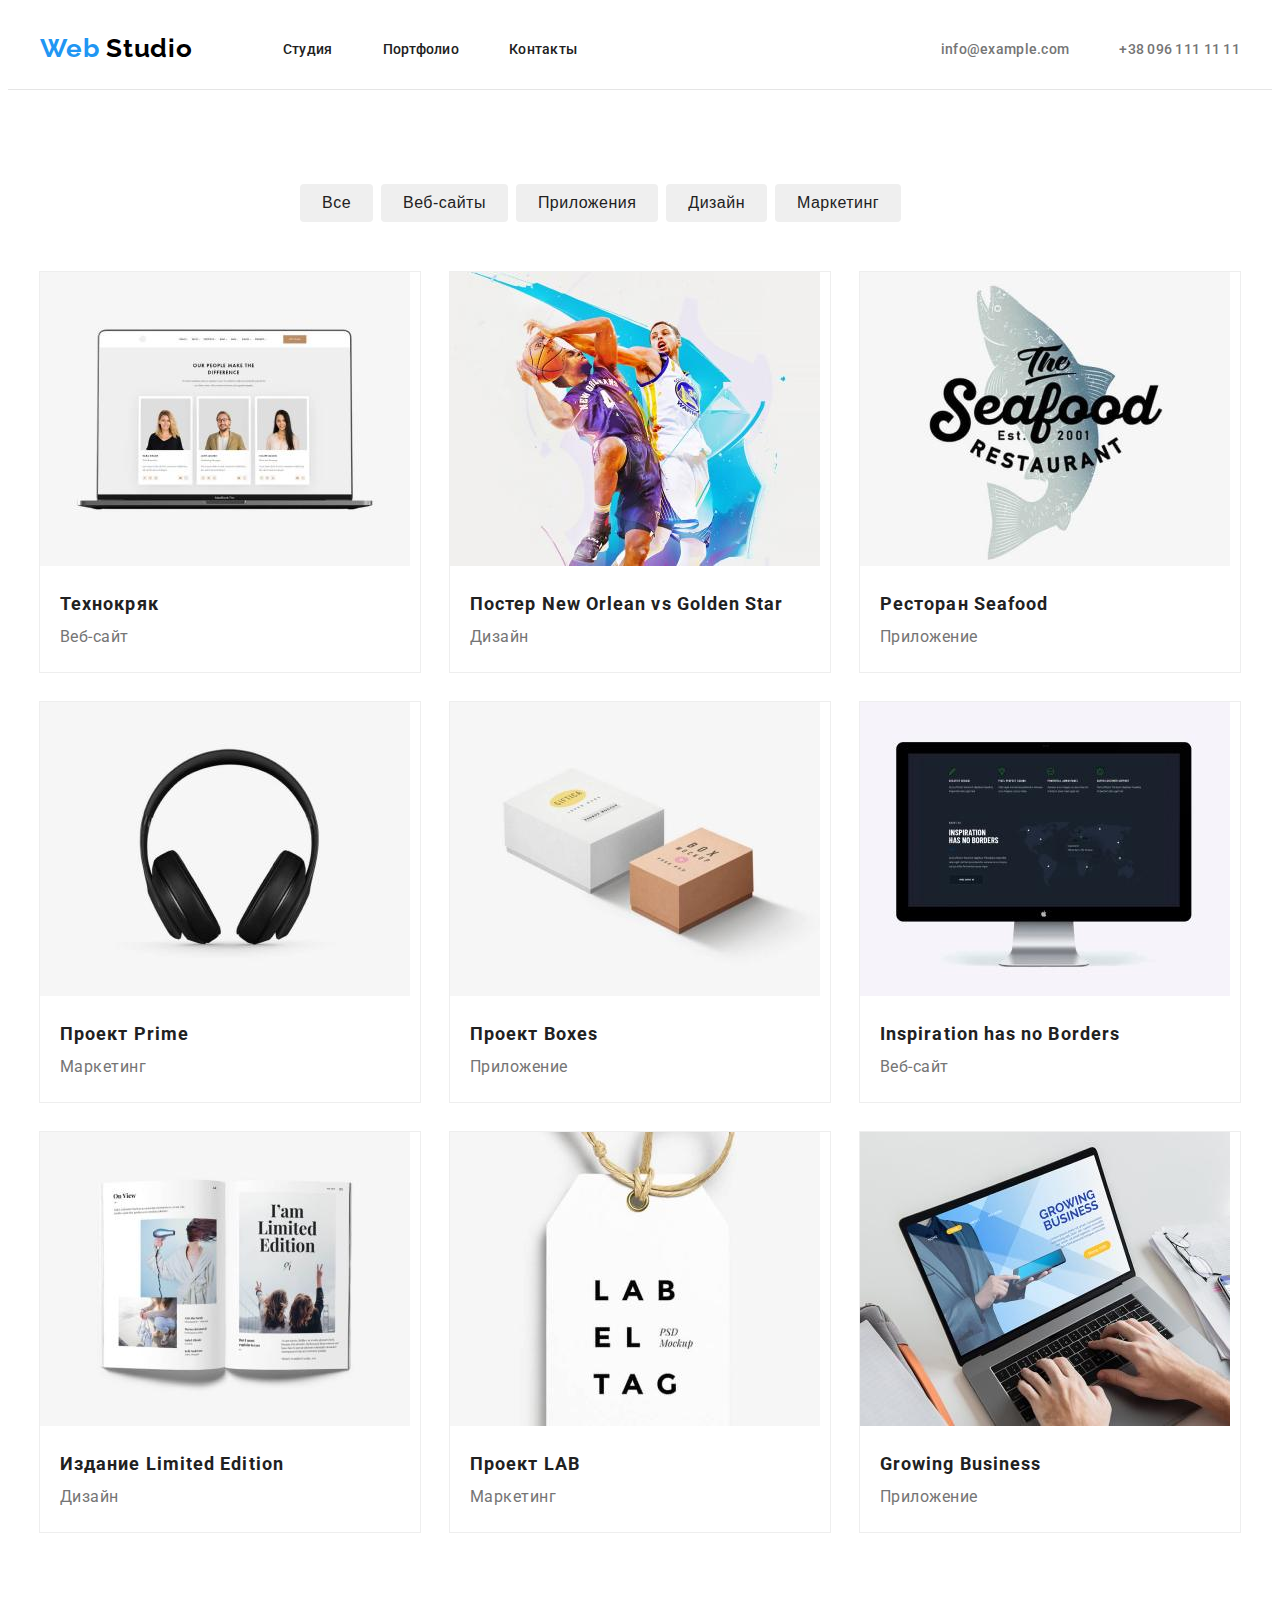
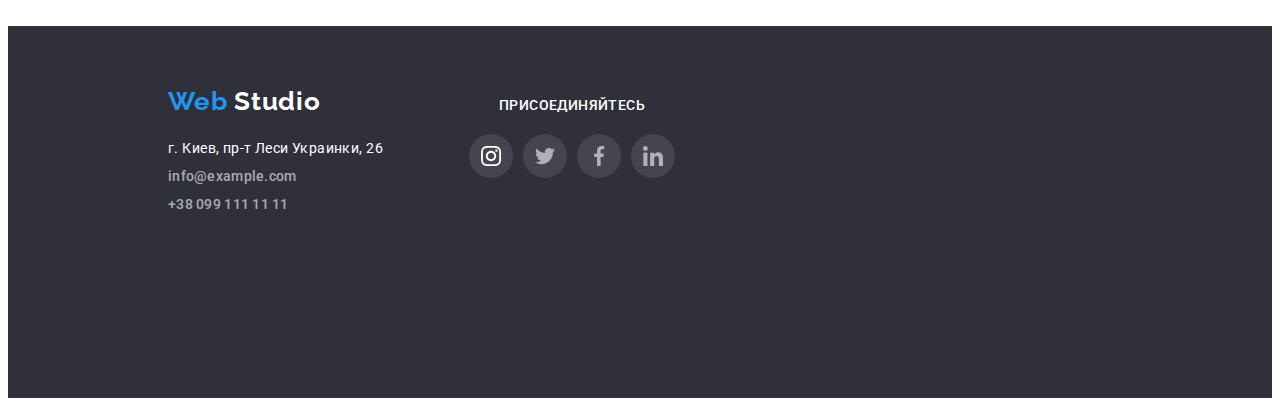
==== portfolio.html @ 990060e6 "vers1" ====
<!DOCTYPE html>
<html lang="ru">

<head>
    <meta charset="UTF-8">
    <meta http-equiv="X-UA-Compatible" content="IE=edge">
    <meta name="viewport" content="width=device-width, initial-scale=1.0">
    <title>Document</title>
    <link rel="preconnect" href="https://fonts.googleapis.com">
    <link rel="preconnect" href="https://fonts.gstatic.com" crossorigin>
    <link href="https://fonts.googleapis.com/css2?family=Raleway:wght@700&family=Roboto:wght@400;500;700;900&display=swap"
        rel="stylesheet">
    <link rel="stylesheet" href="https://cdnjs.cloudflare.com/ajax/libs/modern-normalize/1.1.0/modern-normalize.min.css"
        integrity="sha512-wpPYUAdjBVSE4KJnH1VR1HeZfpl1ub8YT/NKx4PuQ5NmX2tKuGu6U/JRp5y+Y8XG2tV+wKQpNHVUX03MfMFn9Q=="
        crossorigin="anonymous" referrerpolicy="no-referrer" />
    <link rel="stylesheet" href="./css/portfoliostyles.css" />
</head>

<body>
    <header class="header">
        <div class="container header-container">
        <nav class="header-navigation">
            <a href="" class="header-logo link">
                <span class="header-logo-first-word">Web</span>
                <span class="header-logo-second-word">Studio</span> </a>
            <ul class="list header-list">
                <li class="header-item"><a class="link header-link" href="./index.html">Студия</a></li>
                <li class="header-item"><a class="link header-link" href="./portfolio.html">Портфолио</a></li>
                <li class="header-item"><a class="link header-link" href="">Контакты</a></li>
            </ul>
        </nav>
        <div class="header-connect">
        <ul class="header-contacts list">
            <li><a class="header-mail link" href="mailto:info@example.com">info@example.com</a></li>
            <li><a class="header-tel link" href="tel:+380961111111">+38 096 111 11 11</a></li>
        </ul></div>
        </div>
    </header>

    <main>
        <section class="hero section">
            <div class="container">
            <h1 class="visually-hidden">Портфолио</h1>
                <ul class="btn-list list">
                    <li class="btn-list-item"><button class="hero-btn" type="button">Все</button></li>
                    <li class="btn-list-item"><button class="hero-btn" type="button">Веб-сайты</button></li>
                    <li class="btn-list-item"><button class="hero-btn" type="button">Приложения</button></li>
                    <li class="btn-list-item"><button class="hero-btn" type="button">Дизайн</button></li>
                    <li class="btn-list-item"><button class="hero-btn" type="button">Маркетинг</button></li>
                </ul>
            <h2 class="visually-hidden"> Меню</h2>
                <ul class="menu-list list">
                    <li class="menu-item">
                        <img src="./images/hw2_1.jpg" alt="Открытая страница сайта на экране ноутбука" width="370" height="294" />
                        <div class="card-content">
                        <h3 class="menu-title">Технокряк</h3>
                        <p class="menu-text">Веб-сайт</p></div>
                    </li>
                    <li class="menu-item">
                        <img src="./images/hw2_2.jpg" alt="Играющие баскетболисты" width="370" height="294" />
                        <div class="card-content">
                        <h3 class="menu-title">Постер New Orlean vs Golden Star</h3>
                        <p class="menu-text">Дизайн</p></div>
                    </li>
                    <li class="menu-item">
                        <img src="./images/hw2_3.jpg" alt="Логотип ресторана Seafood" width="370" height="294" />
                        <div class="card-content">
                        <h3 class="menu-title">Ресторан Seafood</h3>
                        <p class="menu-text">Приложение</p></div>
                    </li>
                    <li class="menu-item">
                        <img src="./images/hw2_4.jpg" alt="Накладные наушники" width="370" height="294" />
                        <div class="card-content">
                        <h3 class="menu-title">Проект Prime</h3>
                        <p class="menu-text">Маркетинг</p></div>
                    </li>
                    <li class="menu-item">
                        <img src="./images/hw2_5.jpg" alt="Две маленькие картонные коробки" width="370" height="294" />
                        <div class="card-content">
                        <h3 class="menu-title">Проект Boxes</h3>
                        <p class="menu-text">Приложение</p></div>
                    </li>
                    <li class="menu-item">
                        <img src="./images/hw2_6.jpg" alt="Экран монитора" width="370" height="294" />
                        <div class="card-content">
                        <h3 class="menu-title">Inspiration has no Borders</h3>
                        <p class="menu-text">Веб-сайт</p></div>
                    </li>
                    <li class="menu-item">
                        <img src="./images/hw2_7.jpg" alt="Разворот журнала" width="370" height="294" />
                        <div class="card-content">
                        <h3 class="menu-title">Издание Limited Edition</h3>
                        <p class="menu-text">Дизайн</p></div>
                    </li>
                    <li class="menu-item">
                        <img src="./images/hw2_8.jpg" alt="Табличка с лого" width="370" height="294" />
                        <div class="card-content">
                        <h3 class="menu-title">Проект LAB</h3>
                        <p class="menu-text">Маркетинг</p></div>
                    </li>
                    <li class="menu-item">
                        <img src="./images/hw2_9.jpg" alt="Руки человека работающего на ноутбуке" width="370" height="294" />
                        <div class="card-content">
                        <h3 class="menu-title">Growing Business</h3>
                        <p class="menu-text">Приложение</p></div>
                    </li>
                </ul>
                </div>
        </section>
    </main>

    <footer class="footer">
        <div class="footer-container">
            <div class="left-container">
                <h2 class="visually-hidden">Контакты</h2>
                <a href="" class="footer-logo link">
                    <span class="footer-logo-first-word">Web</span>
                    <span class="footer-logo-second-word">Studio</span> </a>
                <address class="contacts-address">
                    <ul class="footer-list list">
                        <li>
                            <a class="address-link link" href="https://goo.gl/maps/wAJw6rY4cvXXhtLZ8" target="_blank"
                                rel="noopener noreferrer">г. Киев, пр-т Леси Украинки, 26</a>
                        </li>
                        <li>
                            <a class="footer-mail link" href="mailto:info@example.com">info@example.com</a>
                        </li>
                        <li>
                            <a class="footer-tel link" href="tel:+380991111111">+38 099 111 11 11</a>
                        </li>
                    </ul>
                </address>
            </div>
            <div class="right-container">
                <h3 class="follow-us-title">присоединяйтесь</h3>
                <ul class="follow-us-list list">
                    <li class="follow-us-item">
                        <a href="" class="follow-us-link">
                            <svg class="follow-us-icon" width="20" height="20">
                                <use href="./images/symbol-defs.svg#icon-instagram-2"></use>
                            </svg>
                        </a>
                    </li>
                    <li class="follow-us-item">
                        <a href="" class="follow-us-link">
                            <svg class="follow-us-icon" width="20" height="20">
                                <use href="./images/symbol-defs.svg#icon-twitter-1"></use>
                            </svg>
                        </a>
                    </li>
                    <li class="follow-us-item">
                        <a href="" class="follow-us-link">
                            <svg class="follow-us-icon" width="20" height="20">
                                <use href="./images/symbol-defs.svg#icon-facebook-1"></use>
                            </svg>
                        </a>
                    </li>
                    <li class="follow-us-item">
                        <a href="" class="follow-us-link">
                            <svg class="follow-us-icon" width="20" height="20">
                                <use href="./images/symbol-defs.svg#icon-linkedin-1"></use>
                            </svg>
                        </a>
                    </li>
                </ul>
            </div>
        </div>
    </footer>
    </body>
    
    </html>
---- css/portfoliostyles.css ----
:root {
    --first-title-color: #ffffff;
    --second-title-color: #212121;
    --third-title-color:#212121;
    --main-text-color: #212121;
    --second-text-color: #757575;
    --header-text-color:#212121;
    --accent-color: #2196F3;
}

p,
h1,
h2,
h3,
h4
h5
h6{
    margin: 0;
}

ul {
    margin: 0;
    padding: 0;
}

img {
    display: block;
    max-width: 100%;
}

.container {
    width: 1200px;
    padding-left: 15px;
    padding-right: 15px;
    margin: 0 auto;
}
.section{
    padding-top:94px ;
    padding-bottom:94px ;
}
button {
    cursor: pointer;
}

body {
    font-family: "Roboto", sans-serif;
    color: var(--main-text-color);
}

.list {
    list-style: none;
}
.link {
    text-decoration: none;
}

.visually-hidden {
    position: absolute;
    white-space: nowrap;
    width: 1px;
    height: 1px;
    overflow: hidden;
    border: 0;
    padding: 0;
    clip: rect(0 0 0 0);
    clip-path: inset(50%);
    margin: -1px;
}

/* -----------------------HEADER--------------------- */

.header {
    padding-top: 25px;
    padding-bottom: 25px;
    border-bottom:1px solid  #E5E5E5;
}
.header-logo{
font-family: Raleway;
font-weight: 700;
font-size: 26px;
line-height: 1.19;
letter-spacing: 0.03em;
margin-right: 90px;
}
.header-logo-first-word{
    color: #2196F3;
}
.header-logo-second-word{
    color: #000000;
}

.header-list{
    display: flex;
}

.header-navigation {
    display: flex;
    align-items: center;
}

.header-container {
    display: flex;
    align-items: center;
}

.header-item:not(:last-child) {
    margin-right: 50px;
}

.header-link {
font-family: Roboto;
font-weight: 500;
font-size: 14px;
line-height: 1.14;
letter-spacing: 0.02em;
color: var(--main-text-color);
}

.header-link:hover,
.header-link:focus {
    color: var(--accent-color);
}

.header-connect {
    margin-left: auto;
}

.header-contacts{
    display: flex;
    align-items: center;
}

.header-mail{
font-weight: 500;
font-size: 14px;
line-height: 1.14;
letter-spacing: 0.02em;
color:var(--second-text-color);
margin-right: 50px;
}
.header-mail:hover,
.header-mail:focus {
    color: var(--accent-color);
}

.header-tel{
font-weight: 500;
font-size: 14px;
line-height: 1.14;
letter-spacing: 0.02em;
color:var(--second-text-color);
}
.header-tel:hover,
.header-tel:focus {
    color: var(--accent-color);
}

/* -----------------------HERO--------------------- */
.btn-list{
    display: flex;
    margin-bottom: 50px;
    padding-left: 260px;
    padding-right: 260px;
}

.btn-list-item:not(:last-child){
margin-right: 8px;

}

.hero-btn{
font-weight: 500;
font-size: 16px;
line-height: 1.62;
text-align: center;
letter-spacing: 0.03em;
color:var(--main-text-color);
border: none;
padding: 6px 22px;
border-radius: 4px;
}

.hero-btn :hover,
.hero-btn :focus,
.hero-btn:active {
    color: #FFFFFF;
background-color: var(--accent-color);
box-shadow: 0px 3px 1px rgba(0, 0, 0, 0.1),
            0px 1px 2px rgba(0, 0, 0, 0.08),
            0px 2px 2px rgba(0, 0, 0, 0.12);
}

.menu-list {
    display: flex;
    flex-wrap: wrap;
    margin-right: -30px;
    margin-bottom: -30px;
}

.menu-item{
flex-basis: calc(100% / 3 - 30px);
margin-right: 30px;
margin-bottom:30px ;
outline: 1px solid #EEEEEE;
}
.menu-item:hover,
.menu-item:focus {
    cursor: pointer;
    box-shadow: 0px 1px 1px rgba(0, 0, 0, 0.12),
                0px 4px 4px rgba(0, 0, 0, 0.06), 
                1px 4px 6px rgba(0, 0, 0, 0.16);
}


.card-content{
    padding: 20px;
}
.menu-title{
font-weight: bold;
font-size: 18px;
line-height: 2;
letter-spacing: 0.06em;
color: var(--main-text-color);
}
.menu-text{
font-weight: normal;
font-size: 16px;
line-height: 1.87;
letter-spacing: 0.03em;
color: var(--second-text-color);
}

/* -----------------------FOOTER--------------------- */
.footer{
    background-color: #2F303A;
    flex-grow: 1;
    padding: 60px 0 60px 160px;
    height: 252px;
}
.footer-container{
    display: flex;
    align-items: baseline;
}

.footer-logo{
font-family: Raleway;
font-weight: 700;
font-size: 26px;
line-height: 1.19;
letter-spacing: 0.03em;
}
.footer-logo-first-word{
color: #2196F3;
}
.footer-logo-second-word{
color: #FFFFFF;
}

.footer-list{
margin-top: 20px;
width: 231px;
height: 81px;
}

.address-link{
font-style: normal;
font-weight: 400;
font-size: 14px;
line-height: 1.71;
letter-spacing: 0.03em;
color: #FFFFFF;
}
.address-link:hover,
.address-link:focus {
color: var(--accent-color);
}
.footer-mail{
font-weight: 500;
font-style: normal;
font-size: 14px;
margin-top:9px ;
margin-bottom:9px;
display: block;
line-height: 1.14;
letter-spacing: 0.02em;
color: rgba(255, 255, 255, 0.6);
}
.footer-mail:hover,
.footer-mail:focus {
color: var(--accent-color);
}

.footer-tel{
font-weight: 500;
font-style: normal;
font-size: 14px;
line-height: 1.14;
letter-spacing: 0.02em;
color: rgba(255, 255, 255, 0.6);
}
.footer-tel:hover,
.footer-tel:focus {
color: var(--accent-color);
}

.right-container{
margin-left: 70px;
}
.follow-us-title{
font-weight: 500;
font-size: 14px;
line-height: 1.14;
text-align: center;
letter-spacing: 0.03em;
text-transform: uppercase;
color: #FFFFFF;
margin-bottom: 20px;
}
.follow-us-list {
    display: flex;
    justify-content: center;
}

.follow-us-item {
    width: 44px;
    height: 44px;
}

.follow-us-item + .follow-us-item {
    margin-left: 10px;
}

.follow-us-link {
    width: 100%;
    height: 100%;
    background-color: rgba(255, 255, 255, 0.1);
    border-radius: 50%;
    display: flex;
    align-items: center;
    justify-content: center;
    color: #ffffff;
}

.follow-us-icon {
    fill: currentColor;
}

.follow-us-link:hover,
.follow-us-link:focus {
    background-color: #2196F3
}
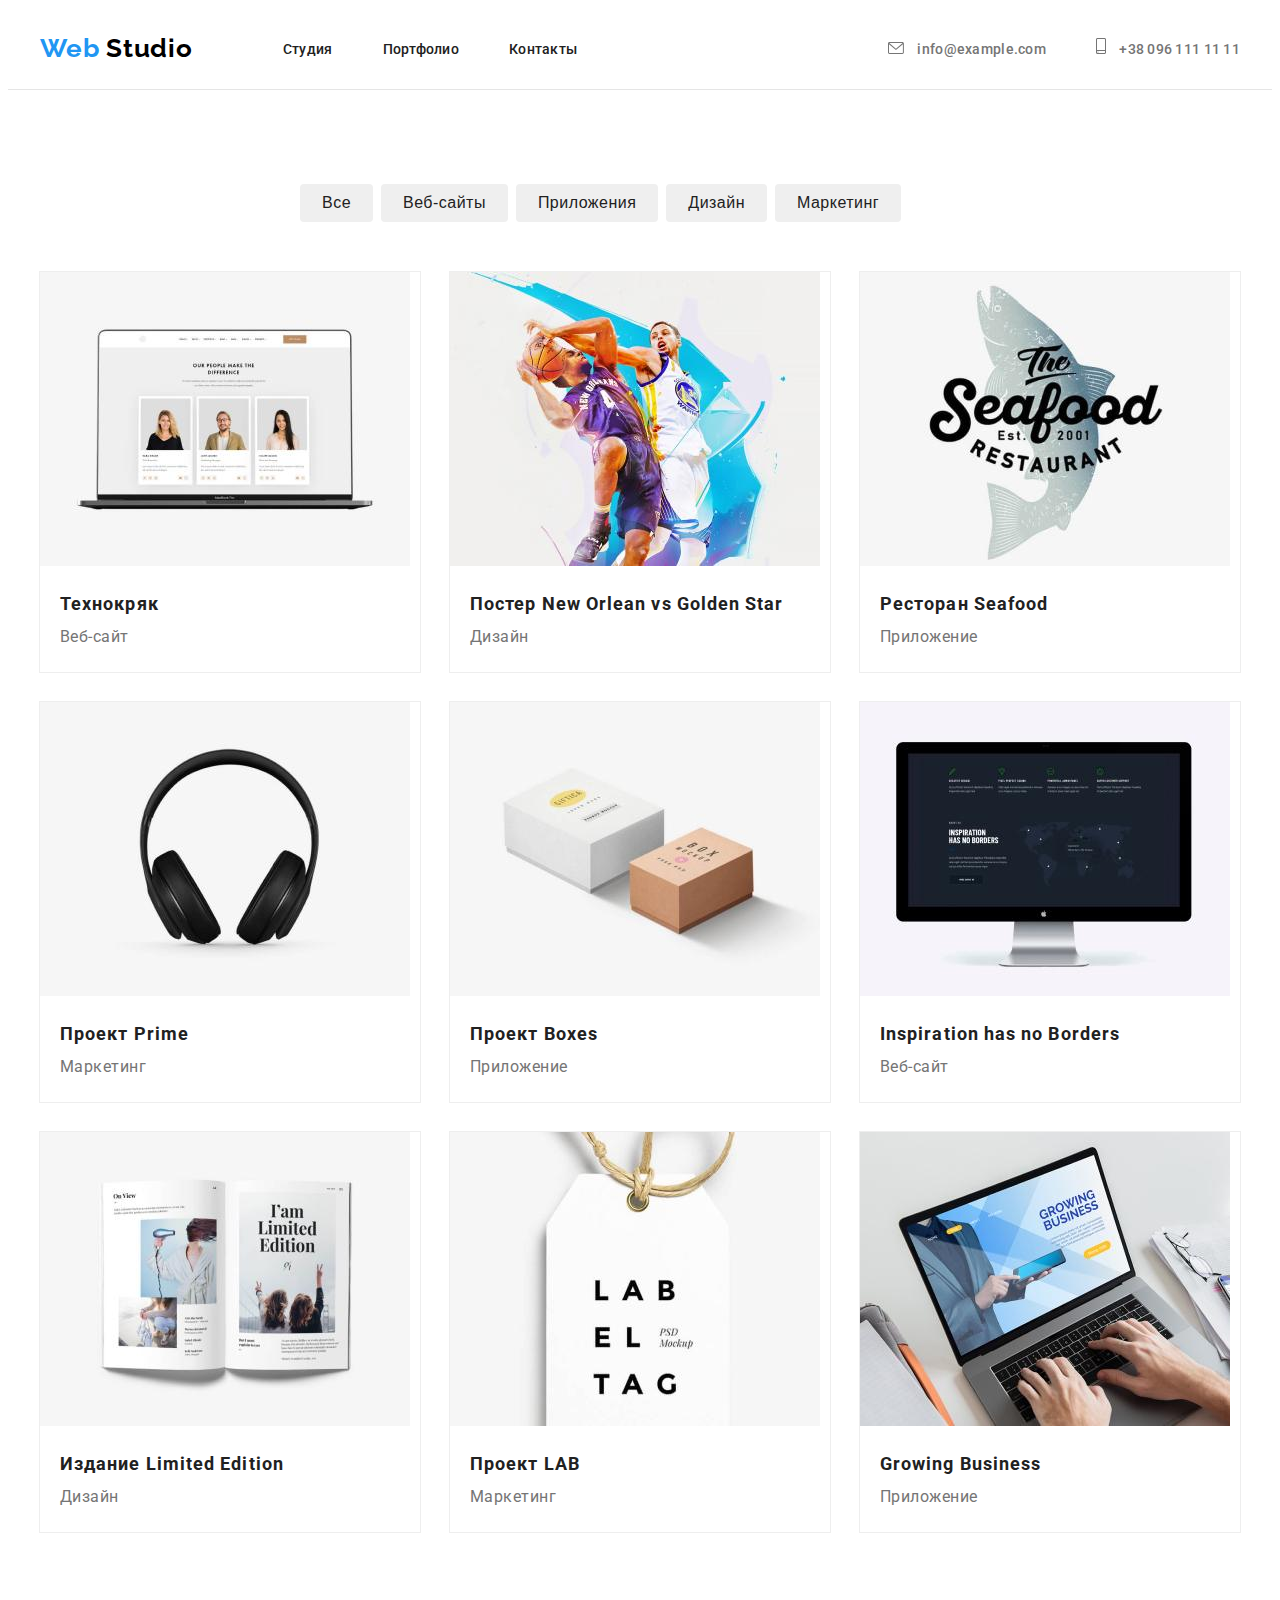
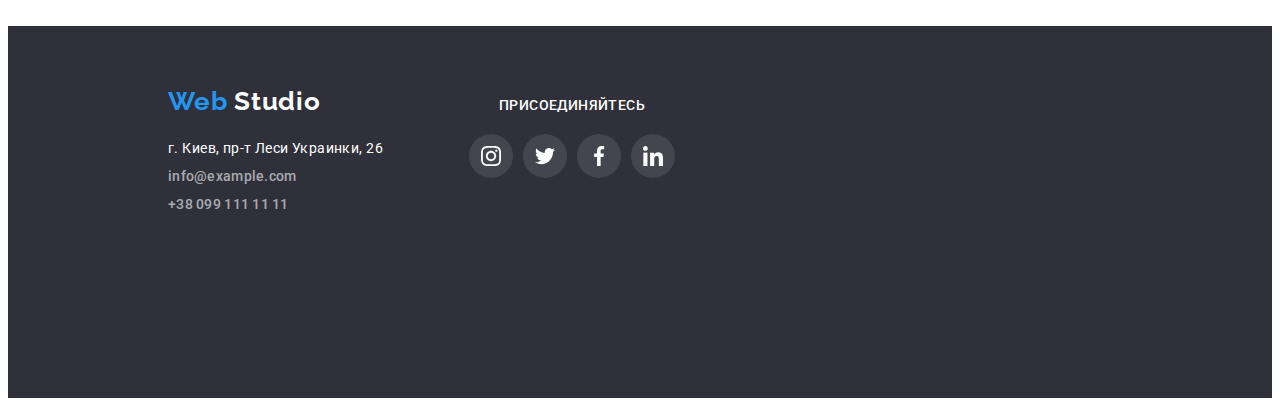
==== commit d7c2a9a4: "vers2" ====
--- a/portfolio.html
+++ b/portfolio.html
@@ -31,8 +31,16 @@
         </nav>
         <div class="header-connect">
         <ul class="header-contacts list">
-            <li><a class="header-mail link" href="mailto:info@example.com">info@example.com</a></li>
-            <li><a class="header-tel link" href="tel:+380961111111">+38 096 111 11 11</a></li>
+            <li><a class="header-mail link" href="mailto:info@example.com">
+                <svg class="header-contacts-icon" width="16" height="12">
+                    <use href="./images/symbol-defs.svg#icon-envelope"></use>
+                </svg>
+                info@example.com</a></li>
+            <li><a class="header-tel link" href="tel:+380961111111">
+                <svg class="header-contacts-icon" width="10" height="16">
+                    <use href="./images/symbol-defs.svg#icon-smartphone"></use>
+                </svg>
+                +38 096 111 11 11</a></li>
         </ul></div>
         </div>
     </header>
--- a/css/portfoliostyles.css
+++ b/css/portfoliostyles.css
@@ -142,7 +142,10 @@
 .header-mail:focus {
     color: var(--accent-color);
 }
-
+.header-contacts-icon{
+margin-right:10px ;
+fill: currentColor;
+}
 .header-tel{
 font-weight: 500;
 font-size: 14px;
